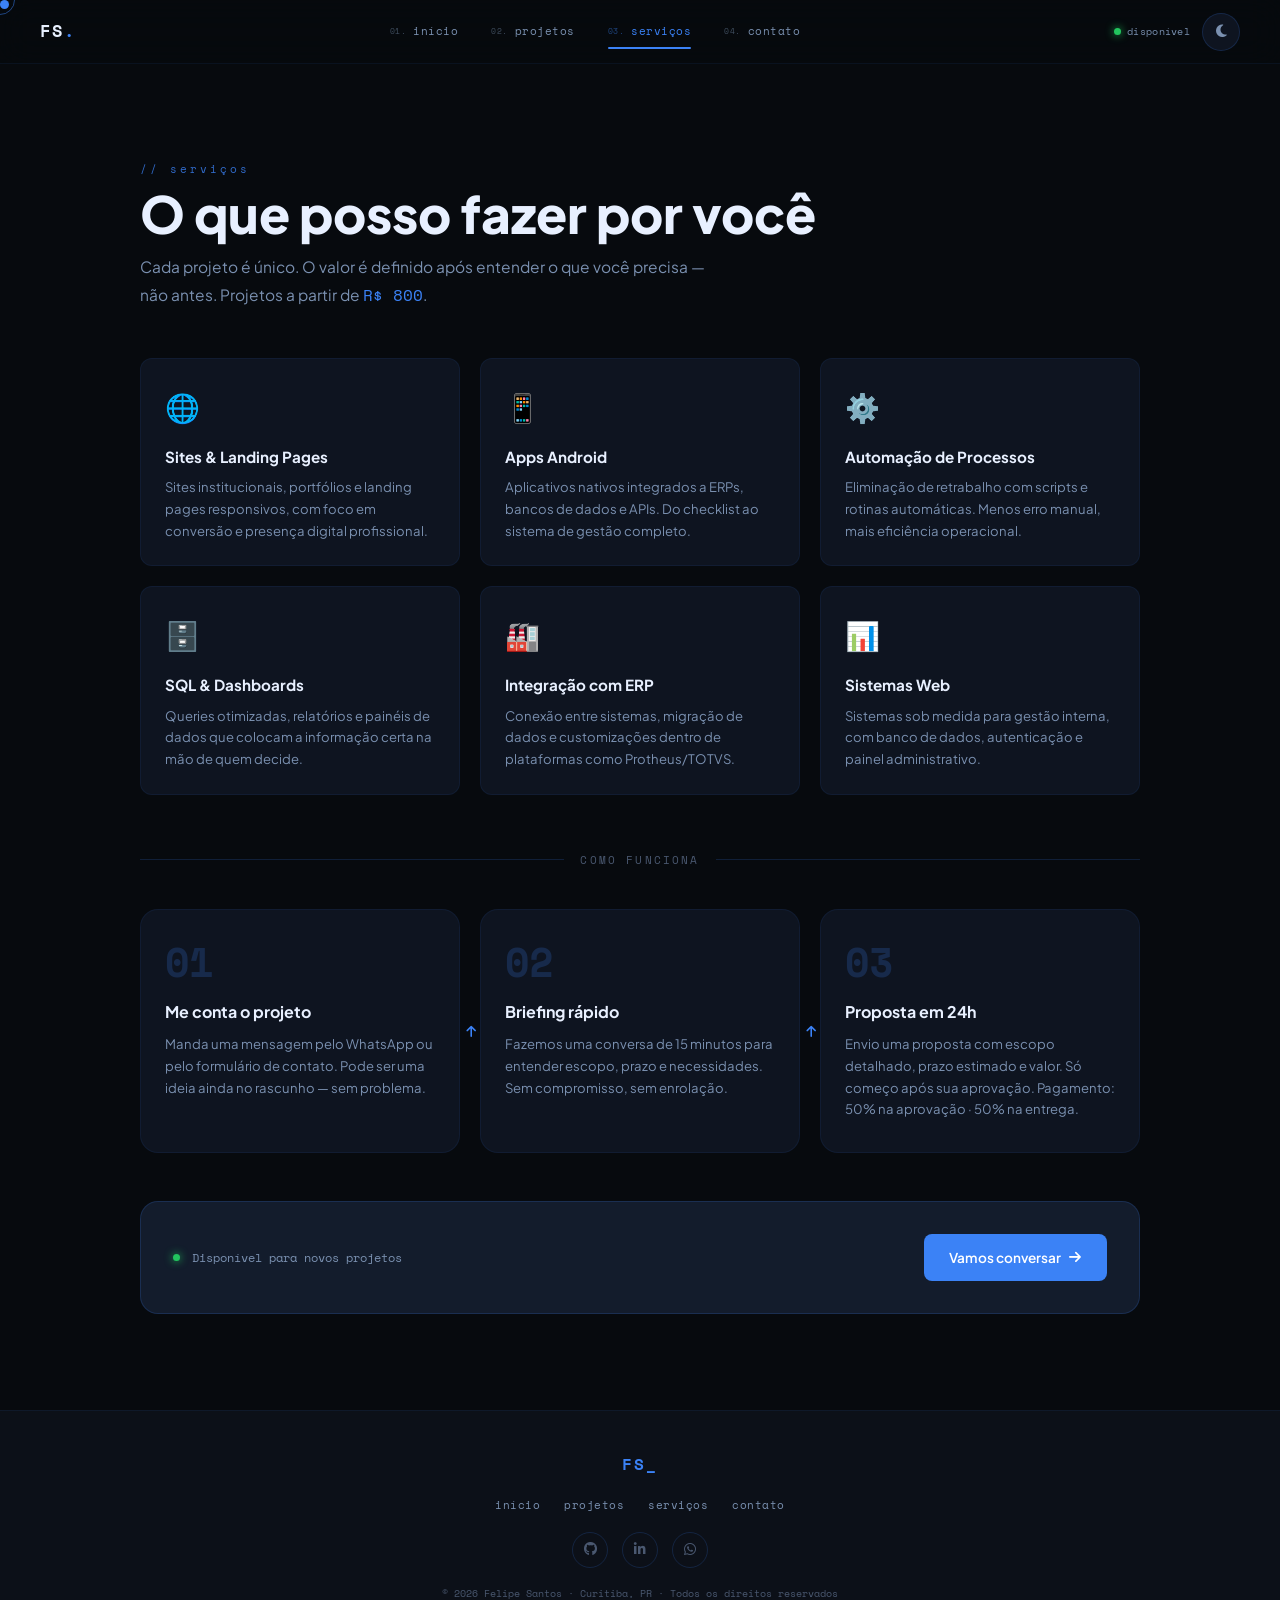
==== servicos.html @ c94c8f6c "new services screen" ====
<!DOCTYPE html>
<html lang="pt-BR" data-theme="dark">
<head>
  <meta charset="UTF-8">
  <meta name="viewport" content="width=device-width, initial-scale=1.0">
  <meta name="description" content="Serviços de desenvolvimento — Felipe Santos. Sites, Apps Android, Automação, SQL. Curitiba/PR.">
  <title>Serviços · Felipe Santos</title>
  <link rel="icon" type="image/png" href="assets/icons/favicon3.png">
  <link rel="preconnect" href="https://fonts.googleapis.com">
  <link rel="preconnect" href="https://fonts.gstatic.com" crossorigin>
  <link href="https://fonts.googleapis.com/css2?family=Space+Mono:ital,wght@0,400;0,700;1,400&family=Plus+Jakarta+Sans:wght@300;400;500;600;700;800&display=swap" rel="stylesheet">
  <link rel="stylesheet" href="https://cdnjs.cloudflare.com/ajax/libs/font-awesome/6.5.0/css/all.min.css">
  <link rel="stylesheet" href="css/styles.css">
</head>
<body data-page="servicos">
  <div class="cursor" id="cursor"></div>
  <div class="cursor-ring" id="cursor-ring"></div>

  <header class="topnav">
    <div class="nav-brand mono">FS<span class="brand-dot">.</span></div>
    <ul class="nav-menu">
      <li><a href="index.html"    class="nav-link" data-page="home"><span class="nl-num">01.</span> início</a></li>
      <li><a href="projetos.html" class="nav-link" data-page="projetos"><span class="nl-num">02.</span> projetos</a></li>
      <li><a href="servicos.html" class="nav-link" data-page="servicos"><span class="nl-num">03.</span> serviços</a></li>
      <li><a href="contato.html"  class="nav-link" data-page="contato"><span class="nl-num">04.</span> contato</a></li>
    </ul>
    <div class="nav-right">
      <div class="nav-status">
        <span class="status-dot"></span>
        <span class="mono">disponível</span>
      </div>
      <button class="theme-toggle" id="themeToggle" title="Alternar tema">
        <i class="fas fa-sun" id="icon-sun"></i>
        <i class="fas fa-moon" id="icon-moon"></i>
      </button>
      <button class="hamburger" id="hamburger" aria-label="Menu">
        <span></span><span></span><span></span>
      </button>
    </div>
  </header>

  <div class="mobile-nav-overlay" id="mobileNavOverlay"></div>
  <nav class="mobile-nav" id="mobileNav">
    <div class="mobile-nav-header">
      <span class="nav-brand mono">FS<span class="brand-dot">.</span></span>
      <button class="close-mobile-nav" id="closeMobileNav">&times;</button>
    </div>
    <ul class="mobile-nav-menu">
      <li><a href="index.html"    class="mobile-nav-link" data-page="home">01. início</a></li>
      <li><a href="projetos.html" class="mobile-nav-link" data-page="projetos">02. projetos</a></li>
      <li><a href="servicos.html" class="mobile-nav-link" data-page="servicos">03. serviços</a></li>
      <li><a href="contato.html"  class="mobile-nav-link" data-page="contato">04. contato</a></li>
    </ul>
    <div class="mobile-nav-footer">
      <span class="status-dot"></span> disponível
    </div>
  </nav>
  <main class="main">
    <section id="servicos" class="section">
      <div class="container">
        <div class="section-header">
          <span class="sh-num mono">// serviços</span>
          <h2 class="sh-title head">O que posso fazer por você</h2>
          <p class="sh-desc">
            Cada projeto é único. O valor é definido após entender o que você precisa —<br>
            não antes. Projetos a partir de <span class="sh-price">R$ 800</span>.
          </p>
        </div>

        <div class="srv-what-grid">
          <div class="srv-card fade-up delay-1">
            <div class="srv-icon">🌐</div>
            <h3 class="head">Sites & Landing Pages</h3>
            <p>Sites institucionais, portfólios e landing pages responsivos, com foco em conversão e presença digital profissional.</p>
          </div>
          <div class="srv-card fade-up delay-2">
            <div class="srv-icon">📱</div>
            <h3 class="head">Apps Android</h3>
            <p>Aplicativos nativos integrados a ERPs, bancos de dados e APIs. Do checklist ao sistema de gestão completo.</p>
          </div>
          <div class="srv-card fade-up delay-3">
            <div class="srv-icon">⚙️</div>
            <h3 class="head">Automação de Processos</h3>
            <p>Eliminação de retrabalho com scripts e rotinas automáticas. Menos erro manual, mais eficiência operacional.</p>
          </div>
          <div class="srv-card fade-up delay-1">
            <div class="srv-icon">🗄️</div>
            <h3 class="head">SQL & Dashboards</h3>
            <p>Queries otimizadas, relatórios e painéis de dados que colocam a informação certa na mão de quem decide.</p>
          </div>
          <div class="srv-card fade-up delay-2">
            <div class="srv-icon">🏭</div>
            <h3 class="head">Integração com ERP</h3>
            <p>Conexão entre sistemas, migração de dados e customizações dentro de plataformas como Protheus/TOTVS.</p>
          </div>
          <div class="srv-card fade-up delay-3">
            <div class="srv-icon">📊</div>
            <h3 class="head">Sistemas Web</h3>
            <p>Sistemas sob medida para gestão interna, com banco de dados, autenticação e painel administrativo.</p>
          </div>
        </div>

        <div class="srv-divider fade-up">
          <span class="mono">como funciona</span>
        </div>

        <div class="how-grid">
          <div class="how-step fade-up delay-1">
            <div class="how-num mono">01</div>
            <div class="how-content">
              <h4 class="head">Me conta o projeto</h4>
              <p>Manda uma mensagem pelo WhatsApp ou pelo formulário de contato. Pode ser uma ideia ainda no rascunho — sem problema.</p>
            </div>
            <div class="how-arrow"><i class="fas fa-arrow-right"></i></div>
          </div>
          <div class="how-step fade-up delay-2">
            <div class="how-num mono">02</div>
            <div class="how-content">
              <h4 class="head">Briefing rápido</h4>
              <p>Fazemos uma conversa de 15 minutos para entender escopo, prazo e necessidades. Sem compromisso, sem enrolação.</p>
            </div>
            <div class="how-arrow"><i class="fas fa-arrow-right"></i></div>
          </div>
          <div class="how-step fade-up delay-3">
            <div class="how-num mono">03</div>
            <div class="how-content">
              <h4 class="head">Proposta em 24h</h4>
              <p>Envio uma proposta com escopo detalhado, prazo estimado e valor. Só começo após sua aprovação. Pagamento: 50% na aprovação · 50% na entrega.</p>
            </div>
            <div class="how-arrow how-arrow-hide"><i class="fas fa-arrow-right"></i></div>
          </div>
        </div>

        <div class="srv-cta fade-up">
          <div class="srv-cta-inner">
            <div class="srv-cta-text">
              <span class="status-dot"></span>
              <span class="mono">Disponível para novos projetos</span>
            </div>
            <a href="contato.html" class="btn-primary">Vamos conversar <i class="fas fa-arrow-right"></i></a>
          </div>
        </div>
      </div>
    </section>

    <footer>
      <div class="footer-inner">
        <div class="footer-brand">FS_</div>
        <div class="footer-links">
          <a href="index.html">início</a><a href="projetos.html">projetos</a><a href="servicos.html">serviços</a><a href="contato.html">contato</a>
        </div>
        <div class="footer-socials">
          <a href="https://github.com/felipe-santos-tech" target="_blank"><i class="fab fa-github"></i></a>
          <a href="https://www.linkedin.com/in/oofelipesantos/" target="_blank"><i class="fab fa-linkedin-in"></i></a>
          <a href="https://wa.me/5541984084116" target="_blank"><i class="fab fa-whatsapp"></i></a>
        </div>
        <p class="footer-copy mono">© 2026 Felipe Santos · Curitiba, PR · Todos os direitos reservados</p>
      </div>
    </footer>
  </main>

  <button id="topBtn" class="top-btn" title="Voltar ao topo"><i class="fas fa-arrow-up"></i></button>
  <script src="js/script.js"></script>
</body>
</html>
---- css/styles.css ----
/* ═══════════════════════════════════════
   FELIPE SANTOS — Portfolio v3
   Fontes: Space Mono + Plus Jakarta Sans
   Nav: topo
   ═══════════════════════════════════════ */

:root {
  --bg:        #070a0e;
  --bg2:       #0c1018;
  --bg3:       #101520;
  --card:      #0e1420;
  --card2:     #131c2c;
  --text:      #e8f0ff;
  --muted:     #4a5870;
  --muted2:    #7a90b0;
  --accent:    #3b82f6;
  --accent2:   #38bdf8;
  --accent3:   #93c5fd;
  --accentgold:#f59e0b;
  --aglow:     rgba(59,130,246,0.15);
  --aglow2:    rgba(59,130,246,0.07);
  --bdr:       rgba(59,130,246,0.08);
  --bdr2:      rgba(59,130,246,0.18);
  --bdr3:      rgba(59,130,246,0.35);
  --shadow:    0 8px 40px rgba(0,0,0,0.6);
  --glow:      0 0 40px rgba(59,130,246,0.08);
  --nav-h:     64px;
  --r:         12px;
  --rsm:       8px;
  --rlg:       18px;
  --mono:      'Space Mono', monospace;
  --body:      'Plus Jakarta Sans', sans-serif;
  --transition: all 0.25s ease;
}

[data-theme="light"] {
  --bg:        #f5f7fa;
  --bg2:       #edf0f5;
  --bg3:       #e2e7ef;
  --card:      #ffffff;
  --card2:     #f8fafd;
  --text:      #111827;
  --muted:     #8a9ab5;
  --muted2:    #4a5870;
  --accent:    #2563eb;
  --accent2:   #3b82f6;
  --accent3:   #1d4ed8;
  --accentgold:#d97706;
  --aglow:     rgba(37,99,235,0.1);
  --aglow2:    rgba(37,99,235,0.05);
  --bdr:       rgba(37,99,235,0.12);
  --bdr2:      rgba(37,99,235,0.22);
  --bdr3:      rgba(37,99,235,0.4);
  --shadow:    0 4px 24px rgba(0,0,0,0.08);
  --glow:      none;
}

*, *::before, *::after { box-sizing: border-box; margin: 0; padding: 0; }
html { scroll-behavior: smooth; }
html.menu-open { overflow: hidden; }
body { font-family: var(--body); background: var(--bg); color: var(--text); font-size: 16px; line-height: 1.7; overflow-x: hidden; cursor: none; transition: background 0.3s, color 0.3s; }
[data-theme="light"] body { cursor: auto; }
::selection { background: var(--aglow); color: var(--accent); }
a { text-decoration: none; color: inherit; }
strong { font-weight: 600; color: var(--text); }
.mono { font-family: var(--mono); }
img { display: block; width: 100%; height: 100%; object-fit: contain; }
::-webkit-scrollbar { width: 3px; }
::-webkit-scrollbar-track { background: var(--bg); }
::-webkit-scrollbar-thumb { background: var(--accent); border-radius: 2px; }

/* CURSOR */
.cursor { width: 9px; height: 9px; background: var(--accent); border-radius: 50%; position: fixed; top: 0; left: 0; pointer-events: none; z-index: 9999; transition: transform 0.08s; }
.cursor-ring { width: 30px; height: 30px; border: 1.5px solid rgba(59,130,246,0.5); border-radius: 50%; position: fixed; top: 0; left: 0; pointer-events: none; z-index: 9998; transition: transform 0.18s ease; }
[data-theme="light"] .cursor, [data-theme="light"] .cursor-ring { display: none; }

/* ═══ TOPNAV ═══ */
.topnav {
  position: fixed;
  top: 0; left: 0; right: 0;
  height: var(--nav-h);
  background: rgba(7,10,14,0.85);
  border-bottom: 1px solid var(--bdr);
  backdrop-filter: blur(16px);
  -webkit-backdrop-filter: blur(16px);
  display: flex;
  align-items: center;
  justify-content: space-between;
  padding: 0 2.5rem;
  z-index: 700;
  transition: background 0.3s, border-color 0.3s;
}
[data-theme="light"] .topnav {
  background: rgba(245,247,250,0.88);
}
.topnav.scrolled {
  background: rgba(7,10,14,0.97);
  border-color: var(--bdr2);
}
[data-theme="light"] .topnav.scrolled {
  background: rgba(245,247,250,0.98);
}

.nav-brand {
  font-family: var(--mono);
  font-size: 1.05rem;
  font-weight: 700;
  color: var(--text);
  letter-spacing: 2px;
  flex-shrink: 0;
}
.brand-dot { color: var(--accent); }

.nav-menu {
  display: flex;
  list-style: none;
  gap: 0.25rem;
  align-items: center;
}
.nav-link {
  display: flex;
  align-items: center;
  gap: 0.45rem;
  padding: 0.45rem 0.9rem;
  border-radius: var(--rsm);
  color: var(--muted2);
  font-family: var(--mono);
  font-size: 0.68rem;
  letter-spacing: 0.5px;
  text-transform: lowercase;
  transition: var(--transition);
  position: relative;
}
.nav-link::after {
  content: '';
  position: absolute;
  bottom: -1px; left: 50%; right: 50%;
  height: 2px;
  background: var(--accent);
  border-radius: 2px;
  transition: left 0.25s ease, right 0.25s ease;
}
.nav-link:hover, .nav-link.active { color: var(--accent); }
.nav-link:hover::after, .nav-link.active::after { left: 0.9rem; right: 0.9rem; }
.nl-num { font-size: 0.5rem; opacity: 0.5; }

.nav-right {
  display: flex;
  align-items: center;
  gap: 0.75rem;
  flex-shrink: 0;
}
.nav-status {
  display: flex;
  align-items: center;
  gap: 6px;
  font-family: var(--mono);
  font-size: 0.6rem;
  color: var(--muted2);
  letter-spacing: 0.3px;
}

/* THEME TOGGLE */
.theme-toggle {
  width: 38px; height: 38px;
  background: var(--card);
  border: 1px solid var(--bdr2);
  border-radius: 50%;
  color: var(--muted2);
  cursor: pointer;
  display: flex; align-items: center; justify-content: center;
  font-size: 0.9rem;
  transition: var(--transition);
}
.theme-toggle:hover { border-color: var(--accent); color: var(--accent); }
[data-theme="dark"] #icon-sun  { display: none; }
[data-theme="dark"] #icon-moon { display: block; }
[data-theme="light"] #icon-sun  { display: block; }
[data-theme="light"] #icon-moon { display: none; }

/* HAMBURGER (mobile only) */
.hamburger {
  display: none;
  flex-direction: column;
  align-items: center;
  justify-content: center;
  gap: 5px;
  width: 38px; height: 38px;
  background: var(--card);
  border: 1px solid var(--bdr2);
  border-radius: var(--rsm);
  cursor: pointer;
  transition: var(--transition);
  flex-shrink: 0;
}
.hamburger span {
  display: block;
  width: 18px; height: 1.5px;
  background: var(--muted2);
  border-radius: 2px;
  transition: var(--transition);
}
.hamburger.active span:nth-child(1) { transform: translateY(6.5px) rotate(45deg); }
.hamburger.active span:nth-child(2) { opacity: 0; transform: scaleX(0); }
.hamburger.active span:nth-child(3) { transform: translateY(-6.5px) rotate(-45deg); }

/* MOBILE DRAWER */
.mobile-nav-overlay {
  display: none;
  position: fixed; inset: 0;
  background: rgba(0,0,0,0.55);
  z-index: 890;
  backdrop-filter: blur(4px);
}
.mobile-nav-overlay.active { display: block; }

.mobile-nav {
  position: fixed;
  top: 0; right: -100%;
  width: min(300px, 85vw);
  height: 100dvh;
  background: var(--bg2);
  border-left: 1px solid var(--bdr2);
  z-index: 900;
  display: flex;
  flex-direction: column;
  padding: 1.5rem;
  transition: right 0.32s cubic-bezier(.4,0,.2,1);
}
.mobile-nav.active { right: 0; }

.mobile-nav-header {
  display: flex;
  align-items: center;
  justify-content: space-between;
  margin-bottom: 2rem;
  padding-bottom: 1rem;
  border-bottom: 1px solid var(--bdr);
}
.close-mobile-nav {
  background: none; border: none;
  color: var(--muted2); font-size: 1.4rem;
  cursor: pointer; padding: 4px 8px;
  border-radius: 8px; transition: var(--transition);
  line-height: 1;
}
.close-mobile-nav:hover { color: var(--text); background: var(--aglow2); }

.mobile-nav-menu { list-style: none; display: flex; flex-direction: column; gap: 0.2rem; flex: 1; }
.mobile-nav-link {
  display: flex; align-items: center; gap: 0.7rem;
  padding: 0.8rem 1rem;
  border-radius: 10px;
  font-family: var(--mono); font-size: 0.78rem;
  color: var(--muted2); letter-spacing: 0.5px;
  transition: var(--transition);
}
.mobile-nav-link:hover, .mobile-nav-link.active {
  color: var(--accent); background: var(--aglow2);
}
.mobile-nav-footer {
  display: flex; align-items: center; gap: 8px;
  font-family: var(--mono); font-size: 0.62rem; color: var(--muted2);
  padding-top: 1rem; border-top: 1px solid var(--bdr);
}

/* LAYOUT */
.main { padding-top: var(--nav-h); }
.section { padding: 6rem 0; }
.section-alt { background: var(--bg2); }
.container { max-width: 1080px; margin: 0 auto; padding: 0 2.5rem; }

.section-header { margin-bottom: 3rem; }
.sh-num   { font-family: var(--mono); font-size: 0.68rem; color: var(--accent); letter-spacing: 3px; display: block; margin-bottom: 0.4rem; opacity: 0.8; }
.sh-title { font-size: clamp(2rem, 4vw, 3.2rem); font-weight: 800; line-height: 1.1; color: var(--text); }
.sh-desc  { margin-top: 0.75rem; font-size: 0.97rem; color: var(--muted2); line-height: 1.8; }
.sh-price { color: var(--accent); font-family: var(--mono); font-size: 1rem; }

/* ANIMAÇÕES */
.fade-up { opacity: 0; transform: translateY(28px); transition: opacity 0.65s ease, transform 0.65s ease; }
.fade-up.visible { opacity: 1; transform: none; }
.delay-1 { transition-delay: 0.1s; }
.delay-2 { transition-delay: 0.2s; }
.delay-3 { transition-delay: 0.3s; }

/* HOME */
#home { min-height: calc(100vh - var(--nav-h)); display: flex; align-items: center; }
.home-layout { display: grid; grid-template-columns: 1fr 360px; gap: 3.5rem; align-items: center; }
.home-eyebrow { display: flex; align-items: center; gap: 8px; font-family: var(--mono); font-size: 0.72rem; color: var(--muted2); letter-spacing: 1px; margin-bottom: 1.25rem; }
.eyebrow-ping { width: 8px; height: 8px; border-radius: 50%; background: #22c55e; box-shadow: 0 0 8px #22c55e; flex-shrink: 0; animation: sdot 2s infinite; }
@keyframes sdot { 0%,100% { box-shadow: 0 0 6px #22c55e; } 50% { box-shadow: 0 0 14px #22c55e, 0 0 22px rgba(34,197,94,0.3); } }
.home-title { font-size: clamp(2.6rem, 5vw, 4rem); font-weight: 800; line-height: 1.1; margin-bottom: 1.25rem; letter-spacing: -0.5px; }
.title-accent { color: var(--accent); }
.title-thin   { font-weight: 300; color: var(--muted2); }
.home-desc { font-size: 1rem; color: var(--muted2); line-height: 1.8; max-width: 480px; margin-bottom: 1.75rem; }
.home-desc strong { color: var(--text); }
.home-chips { display: flex; flex-wrap: wrap; gap: 0.5rem; margin-bottom: 2rem; }
.chip { display: inline-flex; align-items: center; gap: 6px; background: var(--aglow2); border: 1px solid var(--bdr2); border-radius: 100px; padding: 0.3rem 0.85rem; font-family: var(--mono); font-size: 0.68rem; color: var(--muted2); transition: var(--transition); }
.chip:hover { border-color: var(--accent); color: var(--accent); }
.chip i { color: var(--accent); font-size: 0.7rem; }
.home-actions { display: flex; gap: 0.85rem; flex-wrap: wrap; margin-bottom: 2rem; }
.btn-primary { display: inline-flex; align-items: center; gap: 8px; background: var(--accent); color: #fff; font-weight: 600; font-size: 0.85rem; padding: 0.75rem 1.6rem; border-radius: var(--rsm); transition: var(--transition); }
.btn-primary:hover { background: var(--accent2); transform: translateY(-2px); box-shadow: 0 8px 24px var(--aglow); }
.btn-ghost { display: inline-flex; align-items: center; gap: 8px; border: 1.5px solid var(--bdr2); color: var(--muted2); font-size: 0.85rem; padding: 0.75rem 1.4rem; border-radius: var(--rsm); transition: var(--transition); }
.btn-ghost:hover { border-color: var(--accent); color: var(--accent); }
.home-socials { display: flex; gap: 1rem; }
.home-socials a { width: 38px; height: 38px; border-radius: 50%; border: 1px solid var(--bdr2); display: flex; align-items: center; justify-content: center; color: var(--muted); font-size: 0.9rem; transition: var(--transition); }
.home-socials a:hover { border-color: var(--accent); color: var(--accent); background: var(--aglow2); }

/* PROFILE CARD */
.profile-card { background: var(--card); border: 1px solid var(--bdr2); border-radius: var(--rlg); padding: 1.5rem; box-shadow: var(--shadow), var(--glow); animation: float 5s ease-in-out infinite; position: relative; overflow: hidden; }
.profile-card::before { content: ''; position: absolute; top: 0; left: 0; right: 0; height: 2px; background: linear-gradient(to right, var(--accent), var(--accent2)); }
@keyframes float { 0%,100%{transform:translateY(0)} 50%{transform:translateY(-8px)} }
.pc-top    { display: flex; align-items: center; gap: 0.85rem; margin-bottom: 1.25rem; }
.pc-avatar { width: 70px; height: 70px; border-radius: 50%; overflow: hidden; border: 3px solid var(--accent); display: flex; align-items: center; justify-content: center; flex-shrink: 0; }
.pc-avatar img { width: 100%; height: 100%; object-fit: cover; }
.pc-name { font-weight: 700; font-size: 0.95rem; }
.pc-sub  { font-family: var(--mono); font-size: 0.63rem; color: var(--muted); margin-top: 2px; }
.pc-badge { margin-left: auto; font-family: var(--mono); font-size: 0.6rem; color: #22c55e; background: rgba(34,197,94,0.1); border: 1px solid rgba(34,197,94,0.25); border-radius: 100px; padding: 2px 8px; white-space: nowrap; }
.pc-divider { height: 1px; background: var(--bdr); margin: 0 0 1.25rem; }
.pc-stats  { display: flex; align-items: center; margin-bottom: 1.25rem; }
.pc-stat   { flex: 1; text-align: center; }
.ps-num    { display: block; font-family: var(--mono); font-size: 1.3rem; font-weight: 700; color: var(--accent); line-height: 1; }
.ps-label  { font-family: var(--mono); font-size: 0.58rem; color: var(--muted); }
.pc-sep    { width: 1px; height: 28px; background: var(--bdr); flex-shrink: 0; }
.pc-status-list { display: flex; flex-direction: column; gap: 0.5rem; }
.pc-status-item { display: flex; align-items: center; gap: 0.55rem; font-family: var(--mono); font-size: 0.72rem; color: var(--muted2); }
.psi-dot       { width: 7px; height: 7px; border-radius: 50%; flex-shrink: 0; }
.psi-dot.green { background: #22c55e; box-shadow: 0 0 6px #22c55e; }
.psi-dot.amber { background: #fbbf24; box-shadow: 0 0 6px #fbbf24; }

/* SOBRE */
.sobre-layout { display: grid; grid-template-columns: 1fr 1fr; gap: 4rem; align-items: start; }
.sobre-text p { color: var(--muted2); font-size: 0.97rem; margin-bottom: 1.1rem; line-height: 1.85; }
.sobre-text p:last-child { margin-bottom: 0; }
.sobre-text strong { color: var(--text); }
.sobre-cards { display: flex; flex-direction: column; gap: 1px; }
.about-card { background: var(--card); border: 1px solid var(--bdr); padding: 1.25rem 1.4rem; display: flex; align-items: flex-start; gap: 1rem; transition: var(--transition); position: relative; overflow: hidden; }
.about-card::before { content: ''; position: absolute; left: 0; top: 0; bottom: 0; width: 2px; background: transparent; transition: background 0.3s; }
.about-card:first-child { border-radius: var(--r) var(--r) 0 0; }
.about-card:last-child  { border-radius: 0 0 var(--r) var(--r); }
.about-card:hover { border-color: var(--bdr2); background: var(--card2); }
.about-card:hover::before { background: linear-gradient(to bottom, var(--accent), var(--accent2)); }
.ac-icon      { font-size: 1.4rem; flex-shrink: 0; padding-top: 2px; }
.about-card h3 { font-size: 0.92rem; font-weight: 700; margin-bottom: 0.3rem; }
.about-card p  { font-size: 0.8rem; color: var(--muted2); line-height: 1.55; }

/* STACK HOME */
.stack-badges { display: flex; flex-direction: column; gap: 1.5rem; }
.sb-group { display: flex; flex-direction: column; gap: 0.6rem; }
.sb-label { font-family: var(--mono); font-size: 0.62rem; color: var(--accent); letter-spacing: 2px; text-transform: uppercase; }
.sb-tags  { display: flex; flex-wrap: wrap; gap: 0.45rem; }
.sb-tag { display: inline-flex; align-items: center; gap: 7px; background: var(--card); border: 1px solid var(--bdr2); border-radius: 10px; padding: 0.38rem 0.85rem; font-family: var(--mono); font-size: 0.68rem; color: var(--muted2); transition: var(--transition); }
.sb-tag:hover { border-color: var(--accent); color: var(--text); transform: translateY(-1px); }
.sb-tag img { width: 16px; height: 16px; object-fit: contain; flex-shrink: 0; }
.sb-tag.main { color: var(--text); }
.stack-cta { margin-top: 2rem; }

/* PROJETOS */
.projetos-layout { display: grid; grid-template-columns: 1fr 1fr 1fr; gap: 1.25rem; }
.proj-featured { grid-column: 1 / 2; grid-row: 1 / 3; background: var(--card); border: 1px solid var(--bdr2); border-radius: var(--rlg); padding: 2rem; position: relative; overflow: hidden; transition: var(--transition); display: flex; flex-direction: column; }
.proj-featured::before { content: ''; position: absolute; top: 0; left: 0; right: 0; height: 2px; background: linear-gradient(to right, var(--accent), var(--accent2)); }
.proj-featured:hover { border-color: var(--accent); box-shadow: var(--shadow), var(--glow); }
.pf-badge { display: inline-block; font-family: var(--mono); font-size: 0.62rem; color: var(--accentgold); background: rgba(245,158,11,0.1); border: 1px solid rgba(245,158,11,0.25); border-radius: 100px; padding: 3px 10px; margin-bottom: 0.75rem; }
.pf-icon  { font-size: 2.5rem; margin-bottom: 0.75rem; }
.pf-title { font-size: 1.2rem; font-weight: 800; margin-bottom: 0.65rem; line-height: 1.2; }
.pf-desc  { font-size: 0.83rem; color: var(--muted2); line-height: 1.7; margin-bottom: 1rem; flex: 1; }
.pf-results { display: flex; gap: 1.25rem; margin-bottom: 1rem; }
.pfr-item   { text-align: center; }
.pfr-n { display: block; font-family: var(--mono); font-size: 1.3rem; font-weight: 700; color: var(--accent); line-height: 1; }
.pfr-l { font-family: var(--mono); font-size: 0.6rem; color: var(--muted); }
.proj-tags { display: flex; flex-wrap: wrap; gap: 0.4rem; margin-bottom: 1.1rem; }
.ptag { background: var(--bg3); border: 1px solid var(--bdr); border-radius: var(--rsm); padding: 3px 9px; font-family: var(--mono); font-size: 0.65rem; color: var(--muted2); }
.proj-link { display: inline-flex; align-items: center; gap: 6px; font-family: var(--mono); font-size: 0.78rem; color: var(--accent); letter-spacing: 0.3px; transition: gap 0.2s; }
.proj-link:hover { gap: 10px; }
.proj-card { background: var(--card); border: 1px solid var(--bdr); border-radius: var(--r); padding: 1.5rem; transition: var(--transition); display: flex; flex-direction: column; }
.proj-card:hover     { border-color: var(--bdr2); transform: translateY(-2px); }
.proj-card.wip:hover { border-color: #fbbf24; }
.proj-card-icon { font-size: 1.6rem; margin-bottom: 0.5rem; }
.wip-badge { display: inline-block; font-family: var(--mono); font-size: 0.6rem; color: #fbbf24; background: rgba(251,191,36,0.1); border: 1px solid rgba(251,191,36,0.25); border-radius: 100px; padding: 2px 8px; margin-bottom: 0.5rem; }
.proj-card h3 { font-size: 0.95rem; font-weight: 700; margin-bottom: 0.45rem; }
.proj-card p  { font-size: 0.82rem; color: var(--muted2); line-height: 1.6; margin-bottom: 0.65rem; }
.proj-metrics { display: flex; flex-wrap: wrap; gap: 0.4rem; margin-bottom: 0.65rem; }
.pm { font-family: var(--mono); font-size: 0.65rem; color: var(--accent); background: var(--aglow2); border: 1px solid var(--bdr2); border-radius: 100px; padding: 2px 8px; }
.pm.muted { color: var(--muted); background: transparent; border-color: var(--bdr); }
.proj-card.xp { grid-column: 1 / 3; }
.xp-list { list-style: none; display: flex; flex-direction: column; gap: 0.45rem; }
.xp-list li { font-size: 0.8rem; color: var(--muted2); padding-left: 1rem; position: relative; line-height: 1.5; }
.xp-list li::before { content: '→'; position: absolute; left: 0; color: var(--accent); font-size: 0.65rem; top: 0.18rem; font-family: var(--mono); }

/* STACK COMPLETA */
.stack-layout { display: grid; grid-template-columns: repeat(2, 1fr); gap: 1.25rem; }
.stack-group { background: var(--card); border: 1px solid var(--bdr); border-radius: var(--rlg); padding: 1.5rem; transition: var(--transition); }
.stack-group:hover { border-color: var(--bdr2); }
.sg-header { display: flex; align-items: center; gap: 0.65rem; margin-bottom: 1.1rem; padding-bottom: 0.85rem; border-bottom: 1px solid var(--bdr); }
.sg-icon  { font-size: 1.1rem; color: var(--accent); }
.sg-title { font-weight: 700; font-size: 0.92rem; }
.sg-items { display: flex; flex-direction: column; gap: 0.6rem; }
.sg-item { display: flex; align-items: center; gap: 0.75rem; padding: 0.55rem 0.65rem; border-radius: var(--rsm); transition: var(--transition); }
.sg-item:hover { background: var(--bg3); }
.sg-item img, .si-emoji { width: 26px; height: 26px; flex-shrink: 0; font-size: 1.15rem; line-height: 1; }
.si-name { font-size: 0.82rem; font-weight: 500; color: var(--muted2); margin-bottom: 1px; }
.sg-item.main .si-name { color: var(--text); font-weight: 600; }
.si-desc { font-family: var(--mono); font-size: 0.62rem; color: var(--muted); }
.si-tag { margin-left: auto; font-family: var(--mono); font-size: 0.55rem; color: var(--accent); background: var(--aglow2); border: 1px solid var(--bdr2); border-radius: 100px; padding: 1px 7px; white-space: nowrap; flex-shrink: 0; }

/* SERVIÇOS */
.srv-what-grid { display: grid; grid-template-columns: repeat(3, 1fr); gap: 1.25rem; margin-bottom: 3.5rem; }
.srv-card { background: var(--card); border: 1px solid var(--bdr); border-radius: var(--r); padding: 1.5rem; transition: var(--transition); position: relative; }
.srv-card:hover { border-color: var(--bdr2); transform: translateY(-3px); }
.srv-icon { font-size: 1.75rem; margin-bottom: 0.85rem; }
.srv-card h3 { font-size: 0.95rem; font-weight: 700; margin-bottom: 0.4rem; }
.srv-card p  { font-size: 0.82rem; color: var(--muted2); line-height: 1.65; }

.srv-divider { display: flex; align-items: center; gap: 1rem; margin-bottom: 2.5rem; color: var(--muted); font-family: var(--mono); font-size: 0.68rem; letter-spacing: 0.2em; text-transform: uppercase; }
.srv-divider::before, .srv-divider::after { content: ''; flex: 1; height: 1px; background: var(--bdr2); }

.how-grid { display: grid; grid-template-columns: repeat(3, 1fr); gap: 1.25rem; margin-bottom: 3rem; }
.how-step { background: var(--card); border: 1px solid var(--bdr); border-radius: var(--rlg); padding: 2rem 1.5rem; display: flex; flex-direction: column; gap: 1rem; position: relative; transition: var(--transition); }
.how-step:hover { border-color: var(--bdr2); transform: translateY(-2px); }
.how-num { font-family: var(--mono); font-size: 2.5rem; font-weight: 700; color: var(--accent); opacity: 0.2; line-height: 1; }
.how-content h4 { font-size: 1rem; font-weight: 700; margin-bottom: 0.5rem; }
.how-content p  { font-size: 0.82rem; color: var(--muted2); line-height: 1.65; }
.how-arrow { position: absolute; top: 50%; right: -1.1rem; transform: translateY(-50%) rotate(-90deg); color: var(--accent); font-size: 0.8rem; z-index: 1; }
.how-arrow-hide { display: none; }

.srv-cta { background: var(--card2); border: 1px solid var(--bdr2); border-radius: var(--rlg); padding: 2rem; }
.srv-cta-inner { display: flex; align-items: center; justify-content: space-between; gap: 1.5rem; }
.srv-cta-text  { display: flex; align-items: center; gap: 0.75rem; font-family: var(--mono); font-size: 0.78rem; color: var(--muted2); }
.status-dot { width: 7px; height: 7px; border-radius: 50%; background: #22c55e; box-shadow: 0 0 8px #22c55e; animation: sdot 2s infinite; display: inline-block; flex-shrink: 0; }

/* CONTATO */
.contact-layout { max-width: 640px; margin: 0 auto; }
.unified-card { background: var(--card); border: 1px solid var(--bdr2); border-radius: var(--rlg); overflow: hidden; box-shadow: var(--shadow), var(--glow); position: relative; }
.unified-card::before { content: ''; position: absolute; top: 0; left: 0; right: 0; height: 2px; background: linear-gradient(to right, var(--accent), var(--accent2)); }
.uc-top { display: flex; align-items: center; gap: 0.9rem; padding: 1.75rem 2rem 1.4rem; border-bottom: 1px solid var(--bdr); }
.cp-avatar { width: 54px; height: 54px; border-radius: 50%; overflow: hidden; border: 2px solid var(--accent); flex-shrink: 0; }
.cp-avatar img { width: 100%; height: 100%; object-fit: cover; }
.cp-name { font-weight: 700; font-size: 0.97rem; }
.cp-role { font-family: var(--mono); font-size: 0.62rem; color: var(--muted); margin-top: 2px; }
.uc-links { display: grid; grid-template-columns: repeat(3, 1fr); border-bottom: 1px solid var(--bdr); }
.uc-link { display: flex; flex-direction: column; align-items: center; justify-content: center; gap: 0.4rem; padding: 1rem 0.75rem; transition: var(--transition); border-right: 1px solid var(--bdr); }
.uc-link:last-child { border-right: none; }
.uc-link:hover { background: var(--aglow2); }
.uc-link-icon { font-size: 1.2rem; color: var(--accent); }
.uc-link-label { font-family: var(--mono); font-size: 0.6rem; color: var(--muted2); letter-spacing: 0.3px; }
.uc-body { padding: 1.75rem 2rem; }
.form-2col { display: grid; grid-template-columns: 1fr 1fr; gap: 1rem; }
.form-group { position: relative; margin-bottom: 1.1rem; }
.form-group input, .form-group select, .form-group textarea { width: 100%; background: var(--bg3); border: 1px solid var(--bdr2); border-radius: 10px; padding: 0.85rem 1rem; font-family: var(--body); font-size: 0.88rem; color: var(--text); transition: var(--transition); outline: none; appearance: none; resize: none; }
.form-group input:focus, .form-group select:focus, .form-group textarea:focus { border-color: var(--accent); box-shadow: 0 0 0 3px var(--aglow2); }
.form-group label { display: block; font-family: var(--mono); font-size: 0.62rem; color: var(--muted2); letter-spacing: 0.5px; margin-bottom: 0.4rem; }
.form-group select { cursor: pointer; }
.captcha-box { margin-top: 1rem; }
.captcha-help { font-family: var(--mono); font-size: 0.62rem; color: var(--muted); display: block; margin-top: 0.5rem; }
.uc-footer { display: flex; align-items: center; justify-content: space-between; padding: 1.4rem 2rem; background: var(--bg3); gap: 1rem; }
.uc-footer-note { display: flex; align-items: center; gap: 0.6rem; font-family: var(--mono); font-size: 0.7rem; color: var(--muted2); }
.submit-btn { display: inline-flex; align-items: center; gap: 8px; background: var(--accent); color: #fff; font-weight: 600; font-size: 0.87rem; padding: 0.75rem 1.5rem; border-radius: var(--rsm); border: none; cursor: pointer; transition: var(--transition); }
.submit-btn:hover { background: var(--accent2); transform: translateY(-2px); box-shadow: 0 8px 24px var(--aglow); }

/* FOOTER */
footer { border-top: 1px solid var(--bdr); background: var(--bg2); }
.footer-inner { max-width: 1080px; margin: 0 auto; padding: 2.5rem; display: flex; flex-direction: column; align-items: center; gap: 1.1rem; text-align: center; }
.footer-brand { font-family: var(--mono); font-size: 1rem; font-weight: 700; color: var(--accent); letter-spacing: 2px; }
.footer-links { display: flex; gap: 1.5rem; flex-wrap: wrap; justify-content: center; }
.footer-links a { font-family: var(--mono); font-size: 0.68rem; color: var(--muted2); letter-spacing: 0.5px; transition: color 0.2s; }
.footer-links a:hover { color: var(--accent); }
.footer-socials { display: flex; gap: 0.85rem; }
.footer-socials a { width: 36px; height: 36px; border-radius: 50%; border: 1px solid var(--bdr2); display: flex; align-items: center; justify-content: center; color: var(--muted); font-size: 0.85rem; transition: var(--transition); }
.footer-socials a:hover { border-color: var(--accent); color: var(--accent); }
.footer-copy { font-family: var(--mono); font-size: 0.62rem; color: var(--muted); }

/* BACK TO TOP */
.top-btn { position: fixed; bottom: 2rem; right: 2rem; width: 42px; height: 42px; background: var(--card); border: 1px solid var(--bdr2); border-radius: var(--rsm); color: var(--muted2); font-size: 0.85rem; cursor: pointer; z-index: 600; display: none; align-items: center; justify-content: center; transition: var(--transition); }
.top-btn:hover { border-color: var(--accent); color: var(--accent); transform: translateY(-2px); }
.top-btn.show { display: flex; }

/* ═══ RESPONSIVE ═══ */
@media (max-width: 860px) {
  .topnav { padding: 0 1.25rem; }
  .nav-menu, .nav-status { display: none; }
  .hamburger { display: flex; }

  .home-layout { grid-template-columns: 1fr; gap: 2.5rem; }
  .home-right { display: flex; justify-content: center; }
  .profile-card { max-width: 380px; width: 100%; }

  .sobre-layout { grid-template-columns: 1fr; gap: 2.5rem; }
  .stack-layout { grid-template-columns: 1fr; }

  .projetos-layout { grid-template-columns: 1fr 1fr; }
  .proj-featured { grid-column: 1 / 3; grid-row: auto; }
  .proj-card.xp { grid-column: 1 / 3; }

  .srv-what-grid { grid-template-columns: 1fr 1fr; }
  .how-grid { grid-template-columns: 1fr; }
  .how-arrow { display: none; }

  .form-2col { grid-template-columns: 1fr; }
  .srv-cta-inner { flex-direction: column; align-items: flex-start; }
  .uc-footer { flex-direction: column; align-items: stretch; }
  .submit-btn { justify-content: center; }
}

@media (max-width: 560px) {
  .container { padding: 0 1.25rem; }
  .section { padding: 5rem 0; }

  .projetos-layout { grid-template-columns: 1fr; }
  .proj-featured { grid-column: 1; }
  .proj-card.xp { grid-column: 1; }

  .srv-what-grid { grid-template-columns: 1fr; }
  .contact-layout { max-width: 100%; }
  .uc-top { flex-wrap: wrap; }
}
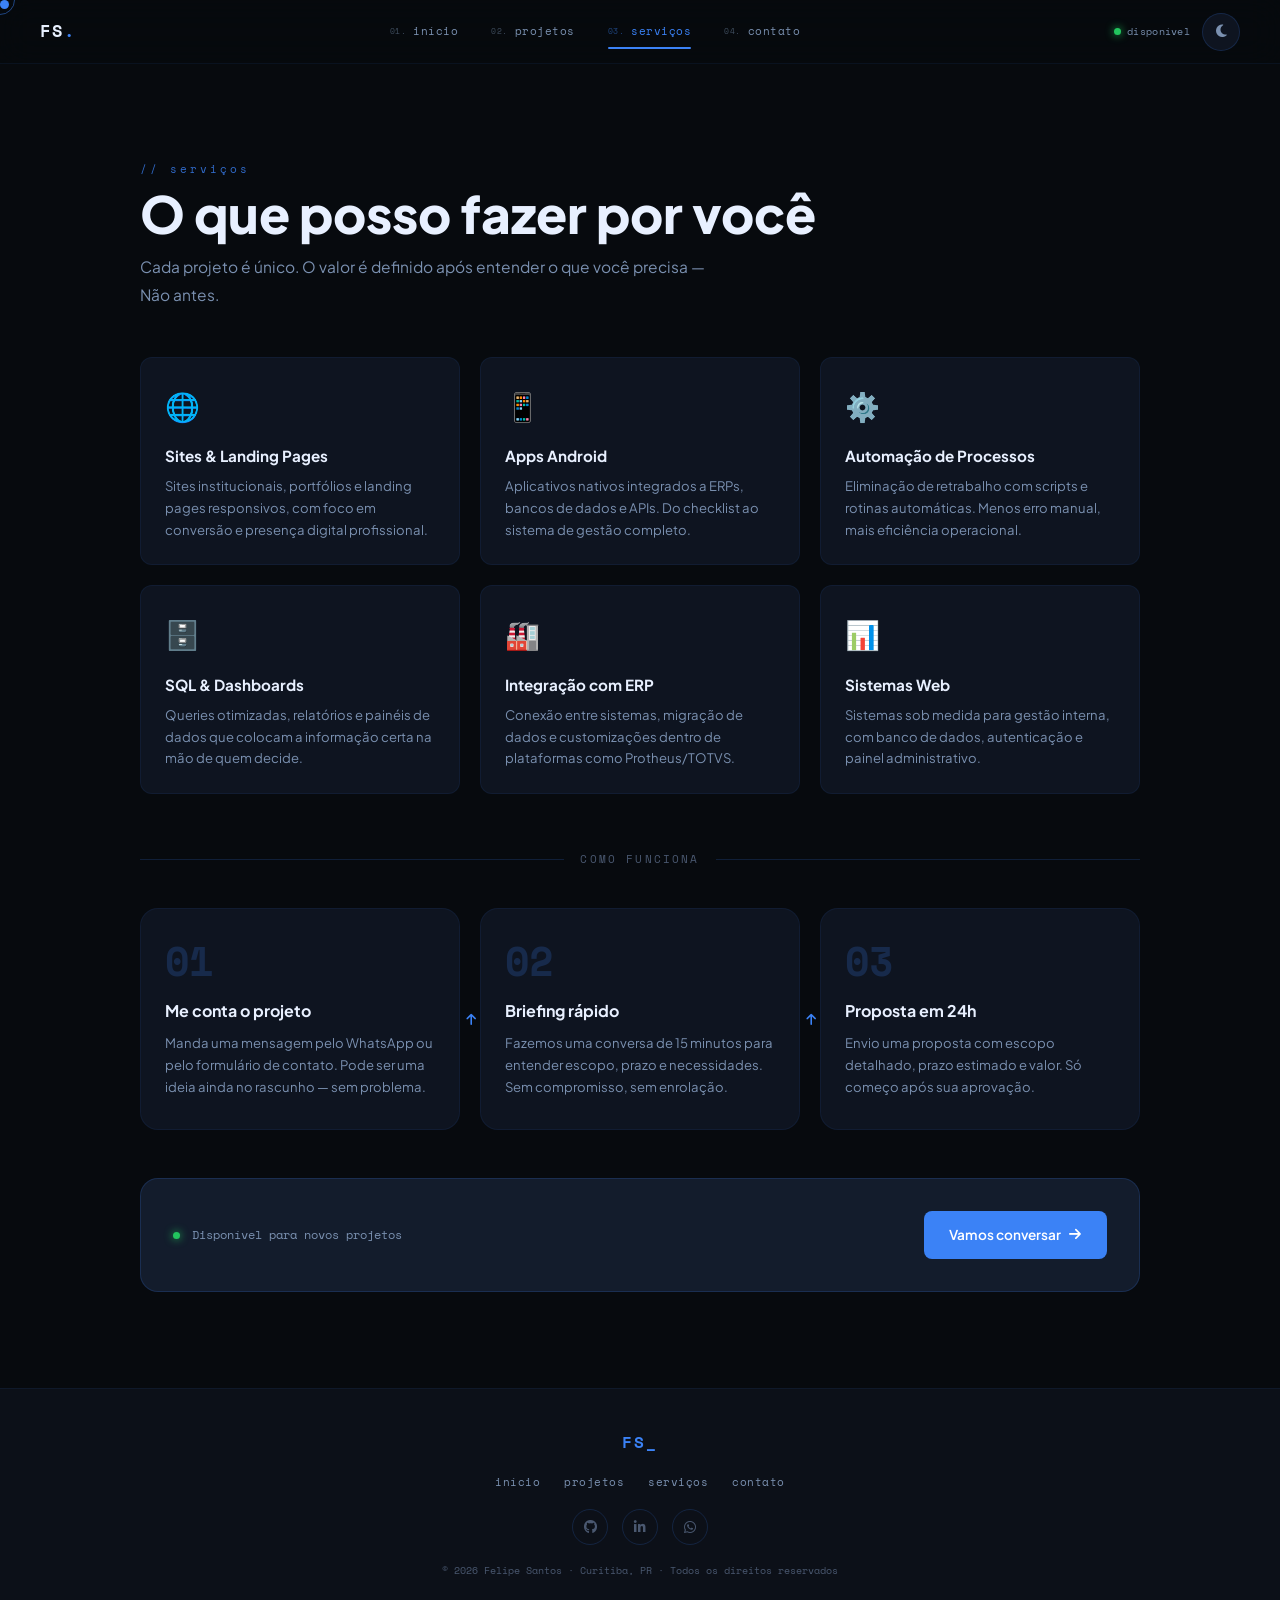
==== commit 44d1a00d: "final" ====
--- a/servicos.html
+++ b/servicos.html
@@ -63,7 +63,7 @@
           <h2 class="sh-title head">O que posso fazer por você</h2>
           <p class="sh-desc">
             Cada projeto é único. O valor é definido após entender o que você precisa —<br>
-            não antes. Projetos a partir de <span class="sh-price">R$ 800</span>.
+            Não antes.
           </p>
         </div>
 
@@ -125,7 +125,7 @@
             <div class="how-num mono">03</div>
             <div class="how-content">
               <h4 class="head">Proposta em 24h</h4>
-              <p>Envio uma proposta com escopo detalhado, prazo estimado e valor. Só começo após sua aprovação. Pagamento: 50% na aprovação · 50% na entrega.</p>
+              <p>Envio uma proposta com escopo detalhado, prazo estimado e valor. Só começo após sua aprovação.</p>
             </div>
             <div class="how-arrow how-arrow-hide"><i class="fas fa-arrow-right"></i></div>
           </div>
--- a/css/styles.css
+++ b/css/styles.css
@@ -481,11 +481,11 @@
   .nav-menu, .nav-status { display: none; }
   .hamburger { display: flex; }
 
-  .home-layout { grid-template-columns: 1fr; gap: 2.5rem; }
+  .home-layout { grid-template-columns: 1fr; gap: 2rem; }
   .home-right { display: flex; justify-content: center; }
-  .profile-card { max-width: 380px; width: 100%; }
-
-  .sobre-layout { grid-template-columns: 1fr; gap: 2.5rem; }
+  .profile-card { max-width: 400px; width: 100%; }
+
+  .sobre-layout { grid-template-columns: 1fr; gap: 2rem; }
   .stack-layout { grid-template-columns: 1fr; }
 
   .projetos-layout { grid-template-columns: 1fr 1fr; }
@@ -502,15 +502,120 @@
   .submit-btn { justify-content: center; }
 }
 
+/* ── MOBILE FINO ── */
 @media (max-width: 560px) {
-  .container { padding: 0 1.25rem; }
-  .section { padding: 5rem 0; }
-
-  .projetos-layout { grid-template-columns: 1fr; }
-  .proj-featured { grid-column: 1; }
+  :root { --nav-h: 56px; }
+  .container { padding: 0 1.1rem; }
+  .section { padding: 3.5rem 0; }
+  .section-header { margin-bottom: 2rem; }
+
+  /* Home */
+  .home-layout { gap: 1.75rem; }
+  .home-title { font-size: 2.2rem; letter-spacing: -0.5px; }
+  .home-desc { font-size: 0.93rem; margin-bottom: 1.25rem; }
+  .home-chips { gap: 0.4rem; margin-bottom: 1.5rem; }
+  .chip { font-size: 0.62rem; padding: 0.25rem 0.7rem; }
+  .home-actions { gap: 0.6rem; margin-bottom: 1.5rem; }
+  .btn-primary, .btn-ghost { font-size: 0.82rem; padding: 0.65rem 1.2rem; }
+  .home-socials { gap: 0.6rem; }
+  .home-socials a { width: 34px; height: 34px; font-size: 0.82rem; }
+
+  /* Profile card — mais compacto */
+  .profile-card { max-width: 100%; padding: 1.1rem; }
+  .pc-avatar { width: 54px; height: 54px; }
+  .pc-name { font-size: 0.88rem; }
+  .pc-sub  { font-size: 0.58rem; }
+  .ps-num  { font-size: 1.1rem; }
+  .ps-label { font-size: 0.52rem; }
+  .pc-status-item { font-size: 0.65rem; }
+
+  /* Sobre */
+  .sobre-text p { font-size: 0.92rem; }
+  .about-card { padding: 1rem 1.1rem; gap: 0.75rem; }
+  .ac-icon { font-size: 1.2rem; }
+  .about-card h3 { font-size: 0.87rem; }
+  .about-card p  { font-size: 0.77rem; }
+
+  /* Stack badges */
+  .sb-tag { font-size: 0.64rem; padding: 0.3rem 0.7rem; }
+
+  /* Projetos */
+  .projetos-layout { grid-template-columns: 1fr; gap: 0.85rem; }
+  .proj-featured { grid-column: 1; padding: 1.4rem; }
+  .pf-title { font-size: 1.05rem; }
+  .pf-desc  { font-size: 0.8rem; }
+  .proj-card { padding: 1.2rem; }
+  .proj-card h3 { font-size: 0.9rem; }
+  .proj-card p  { font-size: 0.78rem; }
   .proj-card.xp { grid-column: 1; }
-
-  .srv-what-grid { grid-template-columns: 1fr; }
+  .xp-list li { font-size: 0.77rem; }
+
+  /* Stack completa */
+  .sg-header { margin-bottom: 0.85rem; padding-bottom: 0.7rem; }
+  .sg-item { padding: 0.45rem 0.5rem; }
+  .si-name { font-size: 0.78rem; }
+  .si-desc { font-size: 0.58rem; }
+
+  /* Serviços */
+  .srv-what-grid { grid-template-columns: 1fr; gap: 0.85rem; }
+  .srv-card { padding: 1.25rem; }
+  .srv-icon { font-size: 1.5rem; margin-bottom: 0.6rem; }
+  .srv-card h3 { font-size: 0.9rem; }
+  .srv-card p  { font-size: 0.79rem; }
+  .how-step { padding: 1.4rem 1.2rem; }
+  .how-num  { font-size: 2rem; }
+  .how-content h4 { font-size: 0.93rem; }
+  .how-content p  { font-size: 0.79rem; }
+  .srv-cta { padding: 1.4rem 1.2rem; }
+  .srv-cta-text { font-size: 0.72rem; }
+
+  /* Contato — ícones todos em linha */
   .contact-layout { max-width: 100%; }
-  .uc-top { flex-wrap: wrap; }
-}
+  .uc-top {
+    flex-wrap: nowrap;
+    padding: 1.2rem 1.25rem 1rem;
+    gap: 0.7rem;
+    align-items: center;
+  }
+  .cp-avatar { width: 44px; height: 44px; flex-shrink: 0; }
+  .cp-name { font-size: 0.88rem; }
+  .cp-role { font-size: 0.58rem; }
+  .pc-badge { font-size: 0.55rem; padding: 2px 7px; white-space: nowrap; }
+
+  /* Links sociais em linha — 3 ícones lado a lado */
+  .uc-links {
+    display: flex;
+    flex-direction: row;
+    border-bottom: 1px solid var(--bdr);
+  }
+  .uc-link {
+    flex: 1;
+    flex-direction: row;
+    justify-content: center;
+    gap: 0.5rem;
+    padding: 0.85rem 0.5rem;
+    border-right: 1px solid var(--bdr);
+    border-bottom: none;
+  }
+  .uc-link:last-child { border-right: none; }
+  .uc-link-icon { font-size: 1rem; }
+  .uc-link-label { font-size: 0.6rem; }
+
+  /* Formulário */
+  .uc-body { padding: 1.25rem; }
+  .form-group input,
+  .form-group select,
+  .form-group textarea { font-size: 0.85rem; padding: 0.75rem 0.9rem; }
+  .form-group label { font-size: 0.6rem; }
+  .uc-footer { padding: 1rem 1.25rem; gap: 0.85rem; }
+  .submit-btn { font-size: 0.84rem; padding: 0.7rem 1.2rem; }
+
+  /* Footer */
+  .footer-inner { padding: 2rem 1.25rem; gap: 0.85rem; }
+  .footer-links { gap: 0.75rem; }
+  .footer-links a { font-size: 0.65rem; }
+  .footer-copy { font-size: 0.58rem; }
+
+  /* Back to top */
+  .top-btn { bottom: 1.25rem; right: 1.25rem; width: 38px; height: 38px; }
+}
